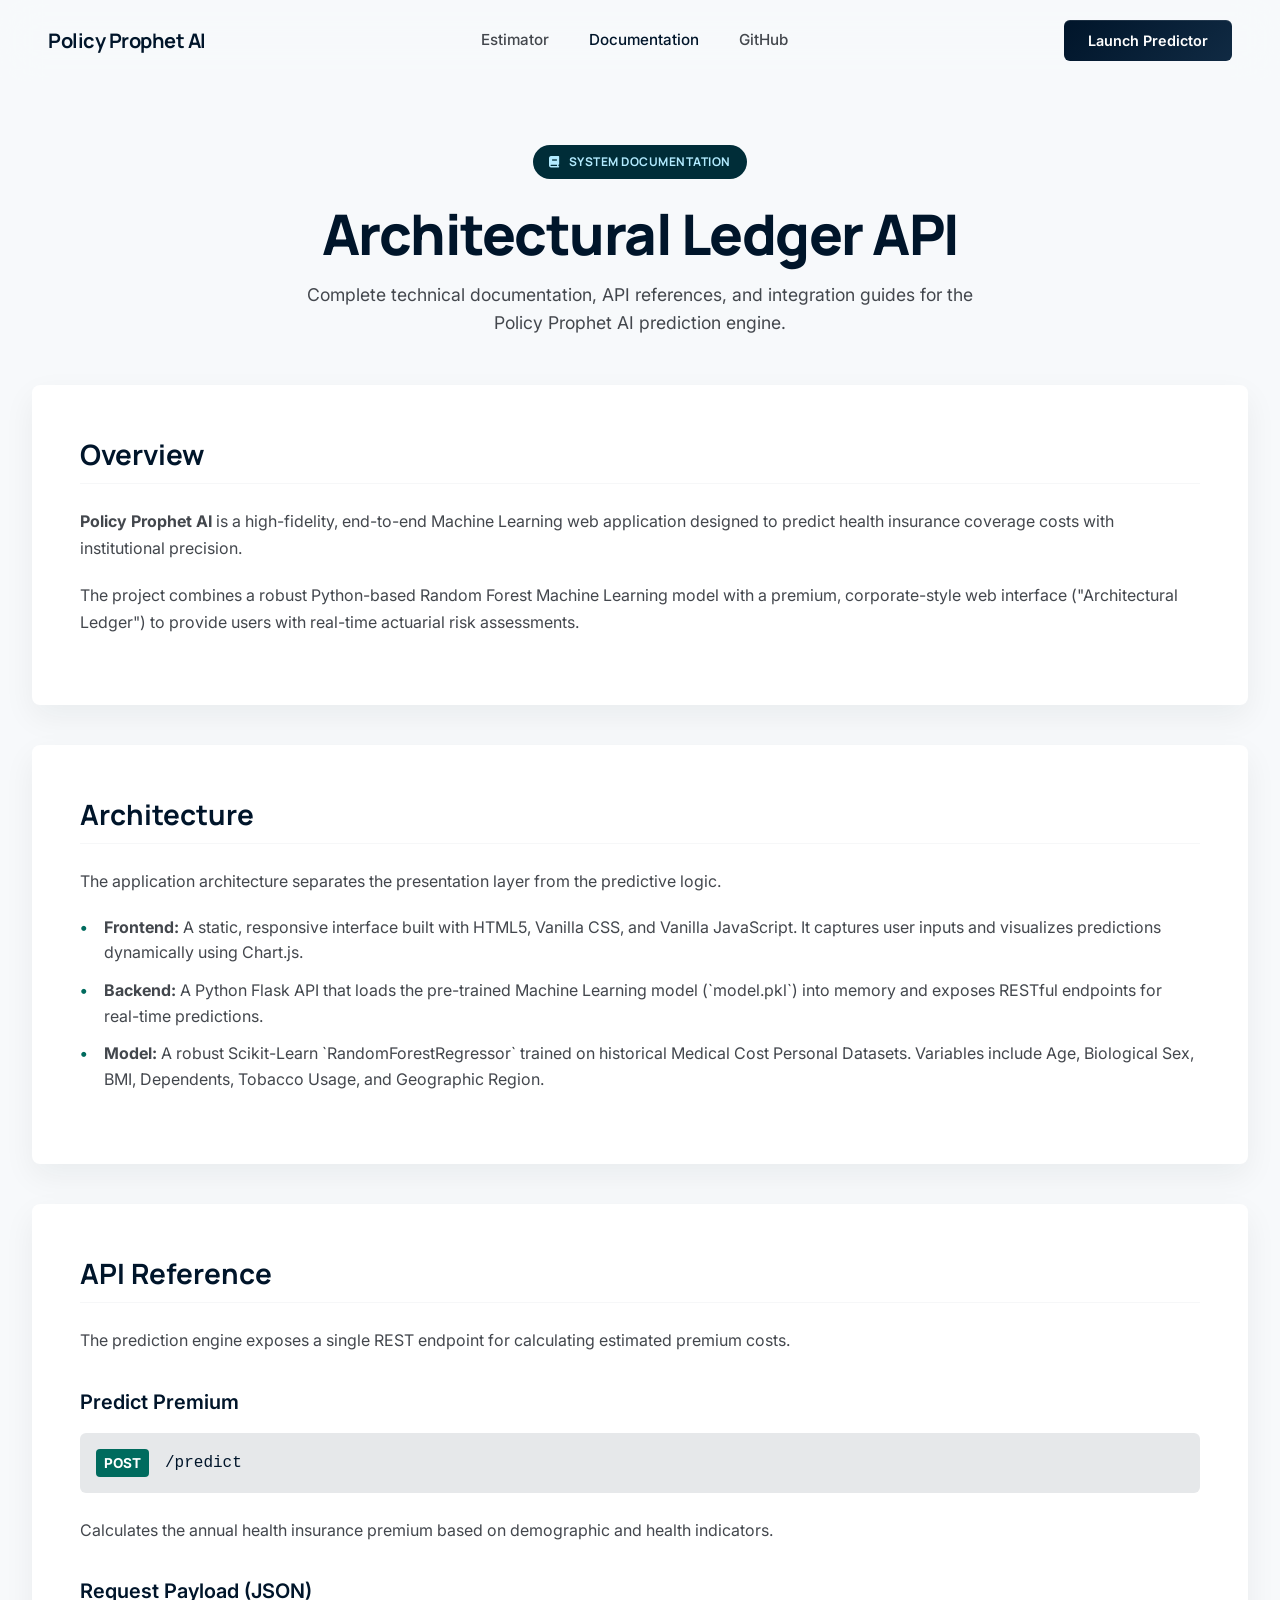
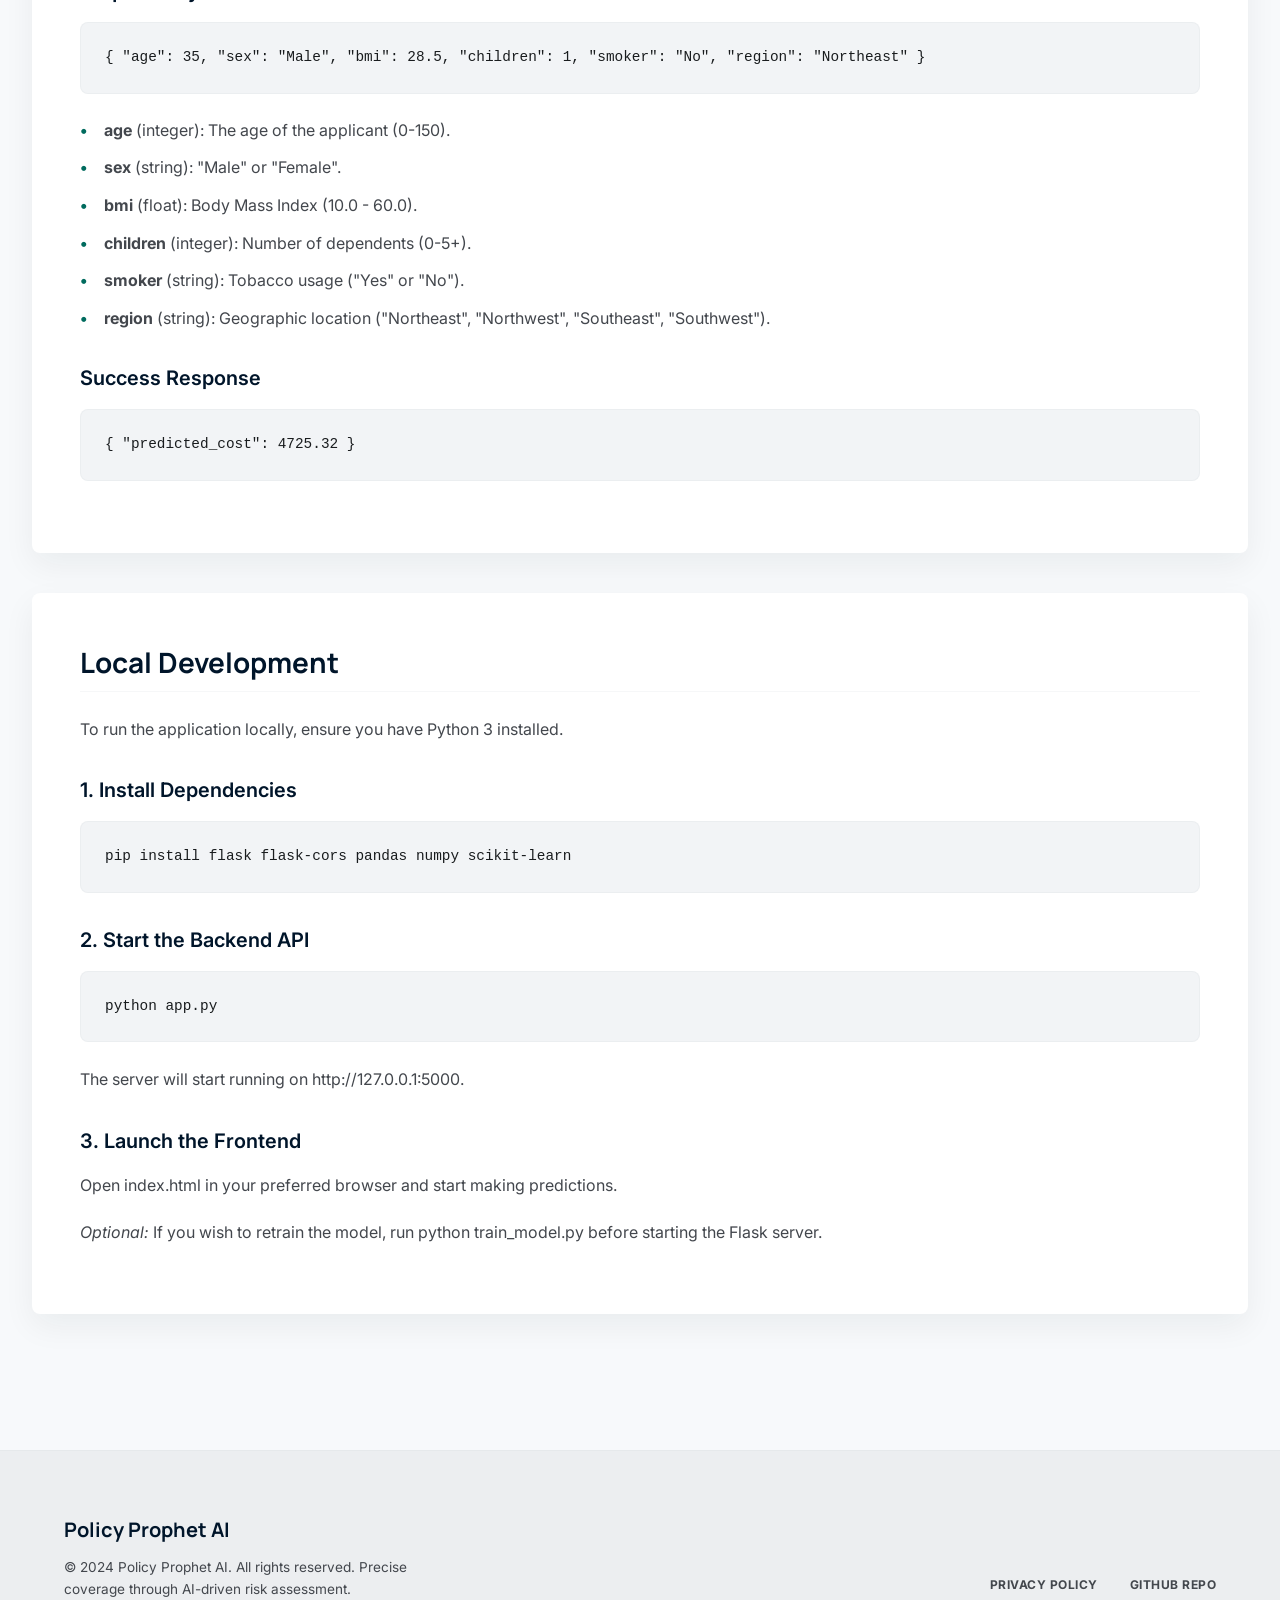
==== docs.html @ da737c51 "Add documentation page and update navbar" ====
<!DOCTYPE html>
<html lang="en">
<head>
    <meta charset="UTF-8">
    <meta name="viewport" content="width=device-width, initial-scale=1.0">
    <title>Documentation - Policy Prophet AI</title>
    <!-- Fonts -->
    <link href="https://fonts.googleapis.com/css2?family=Inter:wght@400;500;600;700&family=Manrope:wght@500;700;800&display=swap" rel="stylesheet">
    <!-- Icons -->
    <link rel="stylesheet" href="https://cdnjs.cloudflare.com/ajax/libs/font-awesome/6.4.0/css/all.min.css">
    <link rel="stylesheet" href="styles.css">
    <style>
        .doc-section {
            background-color: var(--surface-container-lowest);
            border-radius: 0.5rem;
            padding: 3rem;
            box-shadow: var(--ambient-shadow);
            margin-bottom: 2.5rem;
        }
        .doc-section h2 {
            font-size: 1.75rem;
            color: var(--primary);
            margin-bottom: 1.5rem;
            padding-bottom: 0.5rem;
            border-bottom: 1px solid var(--outline-variant);
        }
        .doc-section h3 {
            font-size: 1.25rem;
            color: var(--primary);
            margin-top: 2rem;
            margin-bottom: 1rem;
            font-family: 'Inter', sans-serif;
            font-weight: 600;
        }
        .doc-section p {
            color: var(--on-surface-variant);
            margin-bottom: 1.25rem;
            line-height: 1.7;
        }
        .doc-section ul {
            list-style-type: none;
            padding-left: 0;
            margin-bottom: 1.5rem;
        }
        .doc-section li {
            position: relative;
            padding-left: 1.5rem;
            margin-bottom: 0.75rem;
            color: var(--on-surface-variant);
            line-height: 1.6;
        }
        .doc-section li::before {
            content: "•";
            position: absolute;
            left: 0;
            color: var(--secondary);
            font-weight: bold;
        }
        .api-endpoint {
            background-color: var(--surface-container-high);
            padding: 1rem;
            border-radius: 0.375rem;
            font-family: monospace;
            font-size: 1rem;
            color: var(--primary);
            margin-bottom: 1.5rem;
            display: flex;
            align-items: center;
            gap: 1rem;
        }
        .api-method {
            background-color: var(--secondary);
            color: #fff;
            padding: 0.25rem 0.5rem;
            border-radius: 0.25rem;
            font-weight: bold;
            font-size: 0.85rem;
        }
        .code-block {
            background-color: var(--surface-container-low);
            padding: 1.5rem;
            border-radius: 0.5rem;
            overflow-x: auto;
            font-family: monospace;
            font-size: 0.9rem;
            color: var(--on-surface);
            border: 1px solid var(--outline-variant);
            margin-bottom: 1.5rem;
        }
    </style>
</head>
<body>

    <!-- Navbar -->
    <nav class="navbar">
        <div class="nav-brand" style="cursor: pointer;" onclick="window.location.href='index.html'">Policy Prophet AI</div>
        <div class="nav-links">
            <a href="index.html">Estimator</a>
            <a href="docs.html" style="color: var(--primary);">Documentation</a>
            <a href="https://github.com/swaroop-5-6-7/Policy-Prophet-AI" target="_blank">GitHub</a>
        </div>
        <div class="nav-actions">
            <button class="nav-btn" onclick="window.location.href='index.html'">Launch Predictor</button>
        </div>
    </nav>

    <!-- Main Container -->
    <main class="main-container">

        <div class="hero" style="margin-bottom: 3rem;">
            <div class="badge">
                <i class="fa-solid fa-book"></i> SYSTEM DOCUMENTATION
            </div>
            <h1>Architectural Ledger API</h1>
            <p>Complete technical documentation, API references, and integration guides for the Policy Prophet AI prediction engine.</p>
        </div>

        <div class="doc-section">
            <h2>Overview</h2>
            <p><strong>Policy Prophet AI</strong> is a high-fidelity, end-to-end Machine Learning web application designed to predict health insurance coverage costs with institutional precision.</p>
            <p>The project combines a robust Python-based Random Forest Machine Learning model with a premium, corporate-style web interface ("Architectural Ledger") to provide users with real-time actuarial risk assessments.</p>
        </div>

        <div class="doc-section">
            <h2>Architecture</h2>
            <p>The application architecture separates the presentation layer from the predictive logic.</p>
            <ul>
                <li><strong>Frontend:</strong> A static, responsive interface built with HTML5, Vanilla CSS, and Vanilla JavaScript. It captures user inputs and visualizes predictions dynamically using Chart.js.</li>
                <li><strong>Backend:</strong> A Python Flask API that loads the pre-trained Machine Learning model (`model.pkl`) into memory and exposes RESTful endpoints for real-time predictions.</li>
                <li><strong>Model:</strong> A robust Scikit-Learn `RandomForestRegressor` trained on historical Medical Cost Personal Datasets. Variables include Age, Biological Sex, BMI, Dependents, Tobacco Usage, and Geographic Region.</li>
            </ul>
        </div>

        <div class="doc-section">
            <h2>API Reference</h2>
            <p>The prediction engine exposes a single REST endpoint for calculating estimated premium costs.</p>

            <h3>Predict Premium</h3>
            <div class="api-endpoint">
                <span class="api-method">POST</span> /predict
            </div>
            <p>Calculates the annual health insurance premium based on demographic and health indicators.</p>

            <h3>Request Payload (JSON)</h3>
            <div class="code-block">
{
  "age": 35,
  "sex": "Male",
  "bmi": 28.5,
  "children": 1,
  "smoker": "No",
  "region": "Northeast"
}
            </div>

            <ul>
                <li><strong>age</strong> (integer): The age of the applicant (0-150).</li>
                <li><strong>sex</strong> (string): "Male" or "Female".</li>
                <li><strong>bmi</strong> (float): Body Mass Index (10.0 - 60.0).</li>
                <li><strong>children</strong> (integer): Number of dependents (0-5+).</li>
                <li><strong>smoker</strong> (string): Tobacco usage ("Yes" or "No").</li>
                <li><strong>region</strong> (string): Geographic location ("Northeast", "Northwest", "Southeast", "Southwest").</li>
            </ul>

            <h3>Success Response</h3>
            <div class="code-block">
{
  "predicted_cost": 4725.32
}
            </div>
        </div>

        <div class="doc-section">
            <h2>Local Development</h2>
            <p>To run the application locally, ensure you have Python 3 installed.</p>
            
            <h3>1. Install Dependencies</h3>
            <div class="code-block">pip install flask flask-cors pandas numpy scikit-learn</div>
            
            <h3>2. Start the Backend API</h3>
            <div class="code-block">python app.py</div>
            <p>The server will start running on <code>http://127.0.0.1:5000</code>.</p>
            
            <h3>3. Launch the Frontend</h3>
            <p>Open <code>index.html</code> in your preferred browser and start making predictions.</p>
            <p><em>Optional:</em> If you wish to retrain the model, run <code>python train_model.py</code> before starting the Flask server.</p>
        </div>

    </main>

    <!-- Footer -->
    <footer class="footer" style="margin-top: 2rem;">
        <div class="footer-left">
            <div class="footer-brand">Policy Prophet AI</div>
            <div class="footer-copy">© 2024 Policy Prophet AI. All rights reserved. Precise coverage through AI-driven risk assessment.</div>
        </div>
        <div class="footer-links">
            <a href="#">PRIVACY POLICY</a>
            <a href="https://github.com/swaroop-5-6-7/Policy-Prophet-AI" target="_blank">GITHUB REPO</a>
        </div>
    </footer>

</body>
</html>
---- styles.css ----
/* Reset & Base Styles */
* {
    margin: 0;
    padding: 0;
    box-sizing: border-box;
    font-family: 'Inter', sans-serif;
}

/* The Architectural Ledger Design Tokens */
:root {
    --surface: #f7f9fb;
    --surface-container-low: #f2f4f6;
    --surface-container: #eceef0;
    --surface-container-high: #e6e8ea;
    --surface-container-lowest: #ffffff;

    --primary: #00152a;
    --primary-container: #102a43;
    --on-primary-fixed-variant: #314863;
    
    --secondary: #006b5e;
    --secondary-container: #94f0df;
    
    --tertiary-container: #002d38;
    --on-tertiary-fixed: #b2ebff;

    --on-surface: #191c1e;
    --on-surface-variant: #43474d;
    --outline-variant: rgba(195, 198, 206, 0.15); /* Ghost Border */

    --ambient-shadow: 0px 12px 32px rgba(25, 28, 30, 0.06);
    
    --navbar-bg: rgba(247, 249, 251, 0.85);
}

[data-theme="dark"] {
    --surface: #111315;
    --surface-container-low: #181a1c;
    --surface-container: #1e2022;
    --surface-container-high: #292d30;
    --surface-container-lowest: #0c0e0f;

    --primary: #f7f9fb;
    --primary-container: #3d566f;
    --on-primary-fixed-variant: #e0e9f4;
    
    --secondary: #5eead0;
    --secondary-container: #005146;
    
    --tertiary-container: #004d61;
    --on-tertiary-fixed: #e2f6ff;

    --on-surface: #e4e6e8;
    --on-surface-variant: #abadb0;
    --outline-variant: rgba(255, 255, 255, 0.1);

    --ambient-shadow: 0px 12px 32px rgba(0, 0, 0, 0.4);
    
    --navbar-bg: rgba(17, 19, 21, 0.85);
}

body {
    background-color: var(--surface);
    color: var(--on-surface);
    line-height: 1.5;
    -webkit-font-smoothing: antialiased;
}

h1, h2, h3, h4, .nav-brand, .price, .badge, .title {
    font-family: 'Manrope', sans-serif;
}

/* Navbar: Glassmorphism */
.navbar {
    display: flex;
    justify-content: space-between;
    align-items: center;
    padding: 1.25rem 3rem;
    background-color: var(--navbar-bg);
    backdrop-filter: blur(20px);
    -webkit-backdrop-filter: blur(20px);
    position: sticky;
    top: 0;
    z-index: 100;
}

.nav-brand {
    font-size: 1.25rem;
    font-weight: 700;
    color: var(--primary);
    letter-spacing: -0.5px;
}

.nav-links {
    display: flex;
    gap: 2.5rem;
}

.nav-links a {
    text-decoration: none;
    color: var(--on-surface-variant);
    font-weight: 500;
    font-size: 0.95rem;
    transition: color 0.2s;
}

.nav-links a:hover {
    color: var(--primary);
}

.theme-btn {
    width: 40px;
    height: 40px;
    border-radius: 50%;
    border: none;
    background-color: var(--surface-container-high);
    color: var(--on-surface-variant);
    cursor: pointer;
    display: flex;
    align-items: center;
    justify-content: center;
    font-size: 1.1rem;
    transition: all 0.2s ease;
}

.theme-btn:hover {
    background-color: var(--surface-container-high);
    color: var(--primary);
    transform: scale(1.05);
}

.nav-btn {
    background: linear-gradient(135deg, var(--primary), var(--primary-container));
    color: #ffffff;
    border: none;
    padding: 0.75rem 1.5rem;
    border-radius: 0.375rem; /* md */
    font-weight: 600;
    font-size: 0.9rem;
    cursor: pointer;
    box-shadow: inset 0 1px 0 rgba(255,255,255,0.1);
    transition: transform 0.2s;
}

.nav-btn:hover {
    transform: translateY(-1px);
}

/* Main Container */
.main-container {
    max-width: 1280px;
    margin: 0 auto;
    padding: 4rem 2rem;
}

/* Hero Section */
.hero {
    text-align: center;
    margin-bottom: 4rem;
}

.badge {
    display: inline-flex;
    align-items: center;
    gap: 0.5rem;
    background-color: var(--tertiary-container);
    color: var(--on-tertiary-fixed);
    padding: 0.5rem 1rem;
    border-radius: 20px;
    font-size: 0.75rem;
    font-weight: 700;
    letter-spacing: 0.5px;
    margin-bottom: 1.5rem;
    text-transform: uppercase;
}

.hero h1 {
    font-size: 3.5rem; /* Display-LG */
    font-weight: 800;
    color: var(--primary);
    margin-bottom: 1rem;
    letter-spacing: -1.5px;
    line-height: 1.1;
}

.hero p {
    color: var(--on-surface-variant);
    font-size: 1.1rem;
    max-width: 700px;
    margin: 0 auto;
    line-height: 1.6;
}

/* Form Card */
.form-card {
    background-color: var(--surface-container-lowest);
    border-radius: 0.5rem; /* lg */
    padding: 3rem;
    box-shadow: var(--ambient-shadow);
    margin-bottom: 4rem;
    position: relative;
}

/* Stepper */
.stepper {
    display: flex;
    align-items: center;
    justify-content: space-between;
    background-color: var(--surface-container);
    padding: 1.5rem 2rem;
    border-radius: 0.5rem;
    margin-bottom: 3.5rem;
    border: none;
}

.step {
    display: flex;
    align-items: center;
    gap: 1rem;
}

.step-circle {
    width: 28px;
    height: 28px;
    border-radius: 50%;
    display: flex;
    align-items: center;
    justify-content: center;
    font-size: 0.8rem;
    font-weight: 700;
}

.step.active .step-circle {
    background-color: var(--secondary);
    color: #ffffff;
}

.step.active .step-label {
    color: var(--primary);
    font-weight: 600;
    font-family: 'Manrope', sans-serif;
}

.step.inactive .step-circle {
    background-color: var(--surface-container-high);
    color: var(--on-surface-variant);
}

.step.inactive .step-label {
    color: var(--on-surface-variant);
    font-weight: 500;
}

.step-label {
    font-size: 0.95rem;
}

.step-line {
    flex: 1;
    height: 12px;
    background-color: var(--surface-container-high);
    margin: 0 1.5rem;
    border-radius: 6px;
    position: relative;
    overflow: hidden;
}

.step-line-progress {
    position: absolute;
    top: 0;
    left: 0;
    height: 100%;
    width: 33%;
    background-color: var(--secondary);
    transition: width 0.6s cubic-bezier(0.34, 1.56, 0.64, 1);
}

.stepper.completed .step-line-progress {
    width: 100%;
}

/* Form Grid */
.form-grid {
    display: grid;
    grid-template-columns: 1fr 1fr;
    column-gap: 2.5rem;
    row-gap: 2rem;
    margin-bottom: 3rem;
}

.form-group {
    display: flex;
    flex-direction: column;
    gap: 0.75rem;
}

label {
    font-size: 0.75rem;
    font-weight: 700;
    color: var(--on-surface-variant);
    text-transform: uppercase;
    letter-spacing: 0.5px;
}

/* Inputs */
.input-container {
    position: relative;
    display: flex;
    align-items: center;
}

input[type="number"], select {
    width: 100%;
    background-color: var(--surface-container-high);
    border: 2px solid transparent;
    padding: 1.1rem 1.25rem;
    border-radius: 0.375rem; /* md */
    font-size: 1rem;
    font-weight: 500;
    color: var(--primary);
    outline: none;
    transition: all 0.2s;
    appearance: none;
    -webkit-appearance: none;
}

input[type="number"]:focus, select:focus {
    background-color: var(--surface-container-lowest);
    border-color: var(--secondary);
    box-shadow: 0 4px 12px rgba(0, 107, 94, 0.08);
}

input.error-input, select.error-input {
    border-color: #ba1a1a;
    background-color: #ffdad6;
}

.input-icon, .select-icon {
    position: absolute;
    right: 1.25rem;
    color: var(--on-surface-variant);
    pointer-events: none;
}

.helper-text {
    font-size: 0.75rem;
    color: var(--on-surface-variant);
    margin-top: 0.25rem;
}

/* Toggles */
.toggle-group {
    display: flex;
    gap: 0.5rem;
    background-color: var(--surface-container-high);
    padding: 0.25rem;
    border-radius: 0.375rem;
}

.toggle-btn {
    flex: 1;
    background: transparent;
    color: var(--on-surface-variant);
    border: none;
    padding: 0.85rem;
    border-radius: 0.25rem;
    font-size: 1rem;
    font-weight: 500;
    cursor: pointer;
    transition: all 0.2s;
}

.toggle-btn.active {
    background-color: var(--surface-container-lowest);
    color: var(--primary);
    box-shadow: 0 2px 8px rgba(25, 28, 30, 0.05);
}

/* Agreement Box */
.agreement-box {
    display: flex;
    align-items: flex-start;
    gap: 1.25rem;
    background-color: var(--surface-container);
    padding: 1.5rem;
    border-radius: 0.5rem;
    margin-bottom: 2.5rem;
}

.agreement-box i {
    color: var(--on-primary-fixed-variant);
    margin-top: 0.25rem;
    font-size: 1.25rem;
}

.agreement-box p {
    font-size: 0.85rem;
    color: var(--on-surface-variant);
    line-height: 1.6;
}

/* Submit Button */
.submit-area {
    display: flex;
    justify-content: center;
    margin-top: 1rem;
}

.submit-btn {
    background: linear-gradient(135deg, var(--primary), var(--primary-container));
    color: #ffffff;
    border: none;
    padding: 1.2rem 3rem;
    border-radius: 0.375rem; /* md */
    font-size: 1.05rem;
    font-weight: 600;
    cursor: pointer;
    display: flex;
    align-items: center;
    gap: 1rem;
    box-shadow: inset 0 1px 0 rgba(255,255,255,0.1), var(--ambient-shadow);
    transition: transform 0.2s, box-shadow 0.2s;
}

.submit-btn:hover {
    transform: translateY(-2px);
    box-shadow: inset 0 1px 0 rgba(255,255,255,0.15), 0px 16px 40px rgba(25, 28, 30, 0.1);
}

.submit-btn.loading {
    opacity: 0.8;
    cursor: not-allowed;
    transform: none;
}

/* Result Box */
.result-card {
    margin-top: 2.5rem;
    background-color: var(--surface-container);
    border: 1px solid var(--outline-variant);
    border-radius: 0.5rem;
    padding: 2.5rem;
    text-align: center;
}

.result-content h3 {
    font-size: 0.85rem;
    color: var(--on-surface-variant);
    text-transform: uppercase;
    letter-spacing: 1px;
    margin-bottom: 0.75rem;
}

.price {
    font-size: 3rem;
    font-weight: 800;
    color: var(--primary);
    margin-bottom: 1.5rem;
    letter-spacing: -1px;
}

.risk-badge {
    display: inline-block;
    padding: 0.5rem 1.25rem;
    border-radius: 20px;
    font-size: 0.85rem;
    font-weight: 700;
    text-transform: uppercase;
}

.risk-low { background-color: var(--secondary-container); color: var(--secondary); }
.risk-med { background-color: #fef3c7; color: #92400e; }
.risk-high { background-color: #ffdad6; color: #ba1a1a; }

.form-error {
    margin-bottom: 1.5rem;
    padding: 1.25rem;
    background-color: #ffdad6;
    color: #ba1a1a;
    border-radius: 0.375rem;
    font-size: 0.95rem;
    display: flex;
    align-items: center;
    gap: 0.75rem;
    font-weight: 500;
}

.hidden {
    display: none !important;
}

/* Info Cards */
.info-cards {
    display: grid;
    grid-template-columns: repeat(3, 1fr);
    gap: 2rem;
}

.info-card {
    background-color: var(--surface-container-lowest);
    padding: 2.5rem;
    border-radius: 0.5rem;
    box-shadow: var(--ambient-shadow);
}

.info-card h4 {
    font-size: 1.1rem;
    font-weight: 700;
    color: var(--primary);
    margin-bottom: 1rem;
}

.info-card p {
    font-size: 0.9rem;
    color: var(--on-surface-variant);
    line-height: 1.6;
}

/* Footer */
.footer {
    display: flex;
    justify-content: space-between;
    align-items: flex-end;
    padding: 4rem;
    background-color: var(--surface-container);
    border-top: 1px solid var(--outline-variant);
    margin-top: 4rem;
}

.footer-left {
    max-width: 400px;
}

.footer-brand {
    font-size: 1.25rem;
    font-weight: 700;
    color: var(--primary);
    margin-bottom: 0.75rem;
    font-family: 'Manrope', sans-serif;
}

.footer-copy {
    font-size: 0.85rem;
    color: var(--on-surface-variant);
    line-height: 1.6;
}

.footer-links {
    display: flex;
    gap: 2rem;
}

.footer-links a {
    text-decoration: none;
    color: var(--on-surface-variant);
    font-size: 0.75rem;
    font-weight: 700;
    letter-spacing: 0.5px;
    border-bottom: 2px solid transparent;
    padding-bottom: 4px;
    transition: all 0.2s;
}

.footer-links a:hover {
    color: var(--primary);
    border-color: var(--primary);
}

/* Letter Reveal Animation */
.letter-anim {
    display: inline-block;
    opacity: 0;
    transform: scale(0.5);
    animation: scaleReveal 0.6s cubic-bezier(0.34, 1.56, 0.64, 1) forwards;
}

@keyframes scaleReveal {
    0% {
        opacity: 0;
        transform: scale(0.5);
    }
    100% {
        opacity: 1;
        transform: scale(1);
    }
}

/* Layout Views */
.view-section {
    transition: opacity 0.4s ease, transform 0.4s ease;
}

.view-section.hidden {
    display: none;
}

.split-layout {
    display: grid;
    grid-template-columns: 1fr 1fr;
    gap: 5rem;
    align-items: start;
    animation: fadeInUp 0.5s ease forwards;
}

/* Right Pane Specifics */
.right-pane {
    position: sticky;
    top: 6rem;
}

#result-pane {
    display: flex;
    flex-direction: column;
    justify-content: center;
    min-height: 500px;
}

.placeholder-icon {
    font-size: 3rem;
    color: var(--on-primary-fixed-variant);
    margin-bottom: 1.5rem;
    opacity: 0.5;
}

.insight-box {
    display: flex;
    align-items: flex-start;
    gap: 1rem;
    background-color: var(--surface-container-high);
    color: var(--on-surface);
    padding: 1.25rem;
    border-radius: 0.5rem;
    text-align: left;
}

.back-link-container {
    margin-bottom: 1.5rem;
}

.tertiary-btn {
    background: transparent;
    border: none;
    color: var(--on-surface-variant);
    font-weight: 600;
    cursor: pointer;
    font-size: 0.9rem;
    transition: color 0.2s;
    display: inline-flex;
    align-items: center;
    gap: 0.5rem;
}

.tertiary-btn:hover {
    color: var(--primary);
}

@keyframes fadeInUp {
    from {
        opacity: 0;
        transform: translateY(20px);
    }
    to {
        opacity: 1;
        transform: translateY(0);
    }
}

/* Responsive */
@media (max-width: 900px) {
    .split-layout {
        grid-template-columns: 1fr;
    }
    .right-pane {
        position: static;
    }
}

@media (max-width: 768px) {
    .form-grid {
        grid-template-columns: 1fr;
    }
    .info-cards {
        grid-template-columns: 1fr;
    }
    .footer {
        flex-direction: column;
        align-items: flex-start;
        gap: 3rem;
        padding: 3rem 2rem;
    }
    .navbar {
        padding: 1.25rem 2rem;
    }
    .main-container {
        padding: 2rem 1.5rem;
    }
    .form-card {
        padding: 2.5rem 1.5rem;
    }
    .hero h1 {
        font-size: 2.5rem;
    }
}
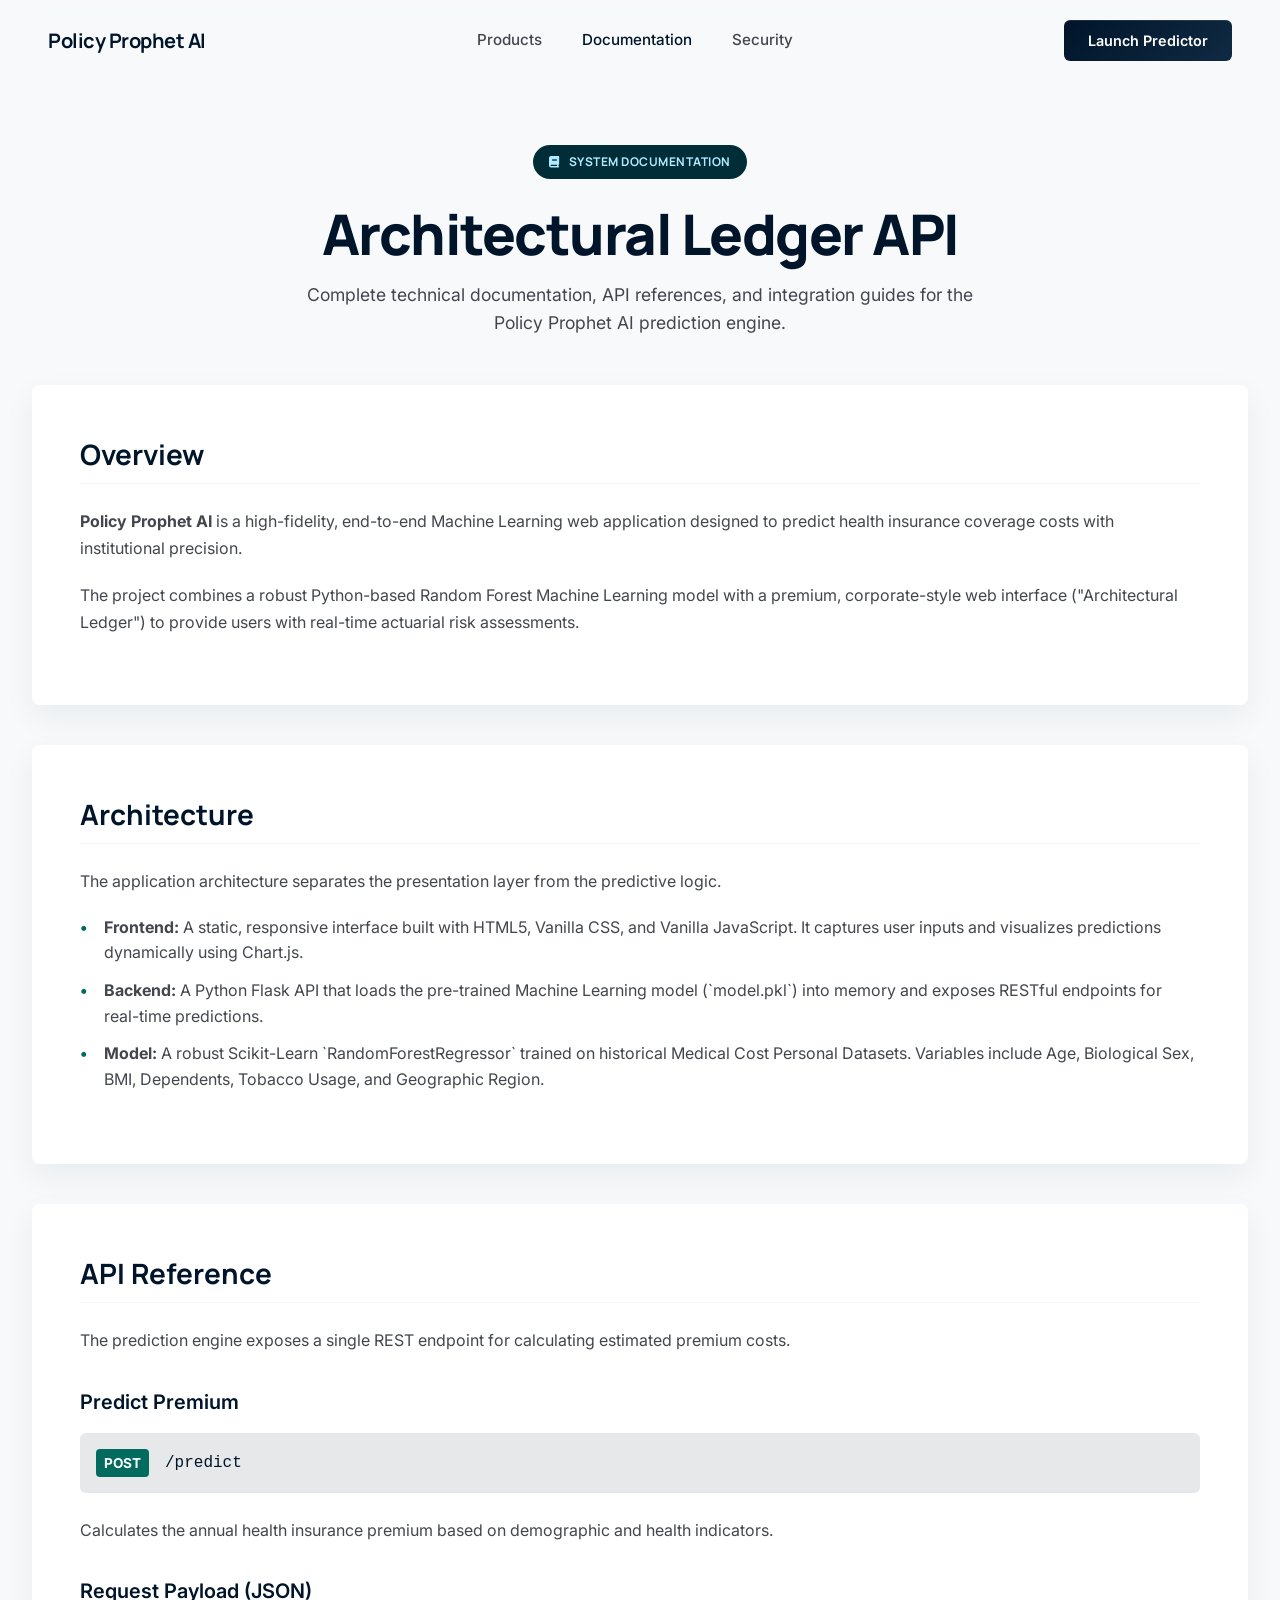
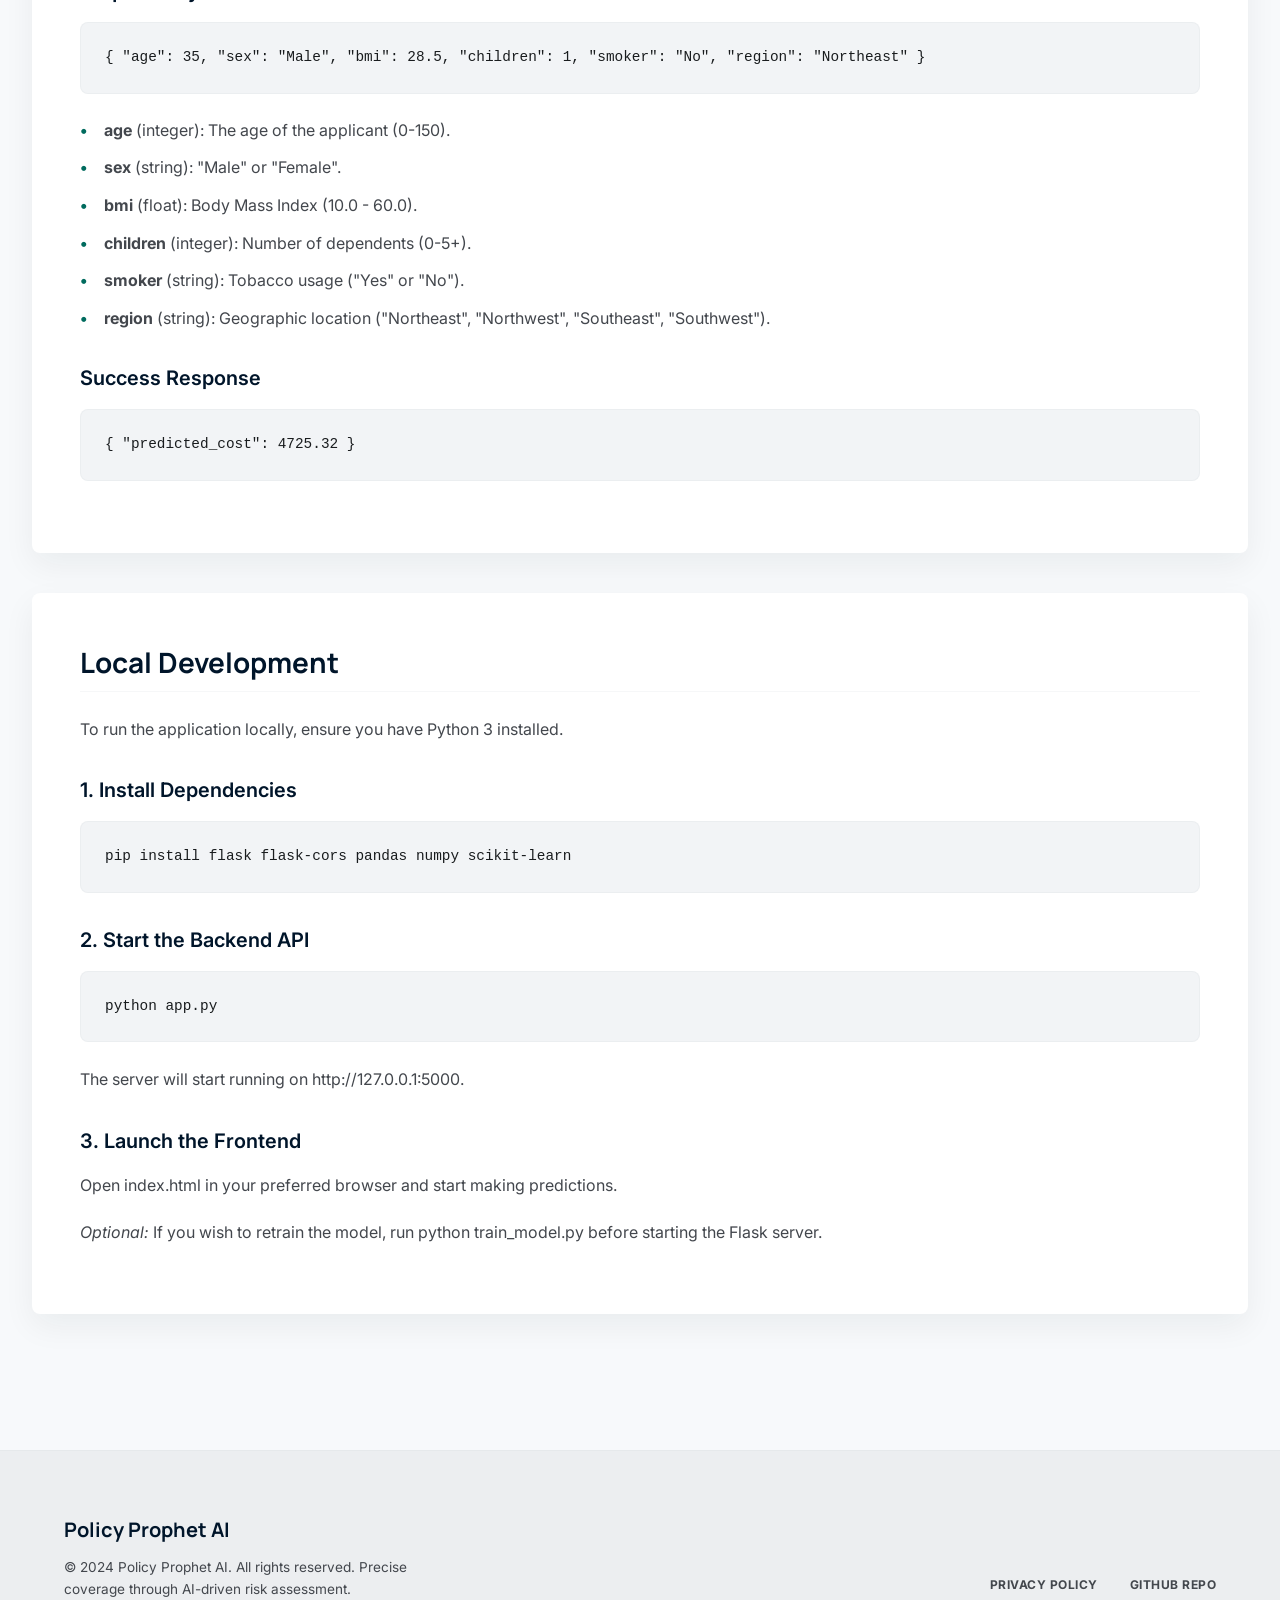
==== commit 7d2a1f49: "Add products and security pages and update navbars" ====
--- a/docs.html
+++ b/docs.html
@@ -95,9 +95,9 @@
     <nav class="navbar">
         <div class="nav-brand" style="cursor: pointer;" onclick="window.location.href='index.html'">Policy Prophet AI</div>
         <div class="nav-links">
-            <a href="index.html">Estimator</a>
+            <a href="products.html">Products</a>
             <a href="docs.html" style="color: var(--primary);">Documentation</a>
-            <a href="https://github.com/swaroop-5-6-7/Policy-Prophet-AI" target="_blank">GitHub</a>
+            <a href="security.html">Security</a>
         </div>
         <div class="nav-actions">
             <button class="nav-btn" onclick="window.location.href='index.html'">Launch Predictor</button>
